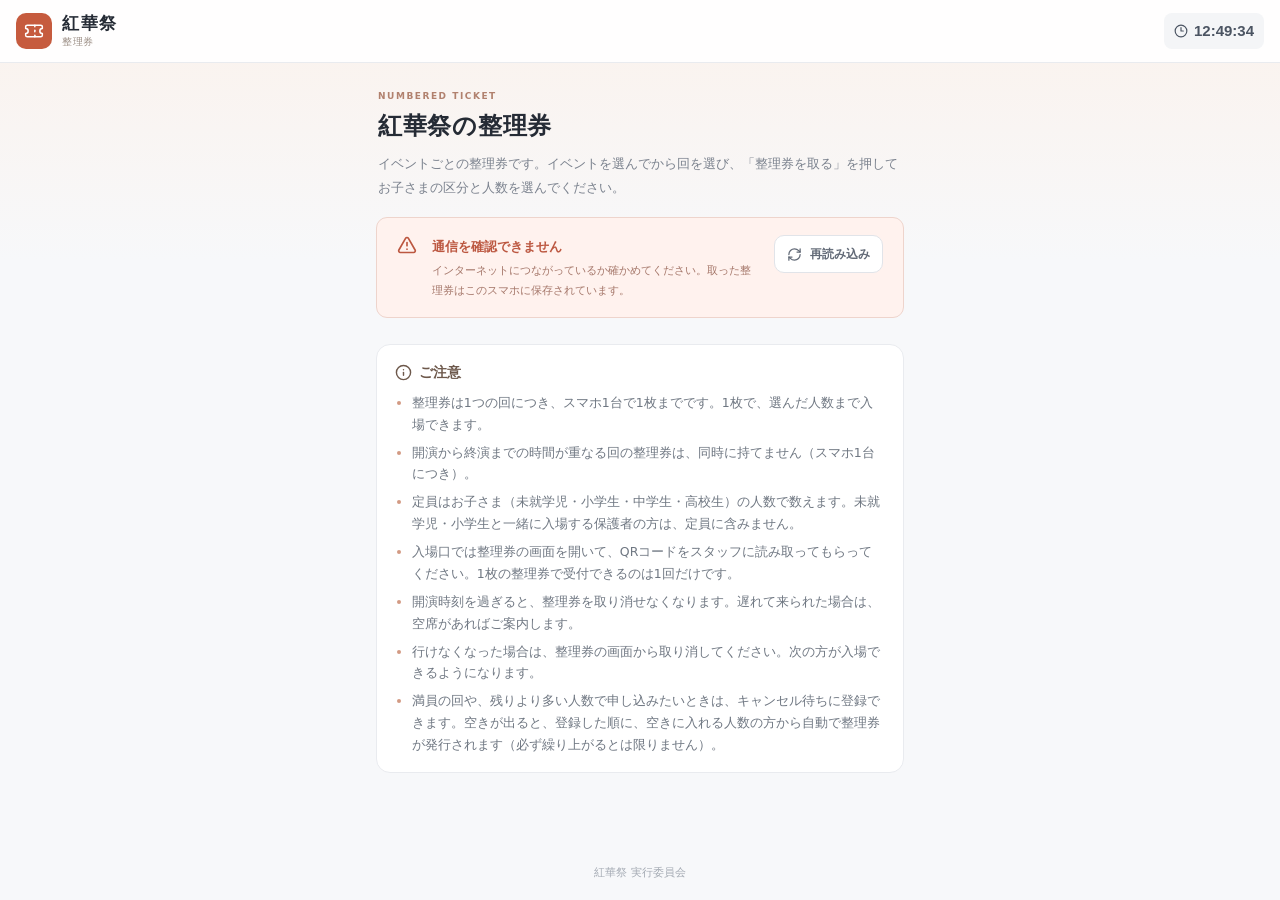
==== online/index.html @ 4be66156 "更新 2026-10-29 16:33" ====
<!doctype html>
<html lang="ja"><head><meta charset="utf-8"><meta name="viewport" content="width=device-width,initial-scale=1,viewport-fit=cover"><meta name="theme-color" content="#c65b3e"><meta name="description" content="紅華祭 公演の整理券。"><title>紅華祭 整理券</title><link rel="icon" href="./favicon.svg">  <script type="module" crossorigin src="./assets/index-B2X8vnyF.js"></script>
  <link rel="stylesheet" crossorigin href="./assets/index-SqmcdpM0.css">
</head><body><div id="root"></div></body></html>
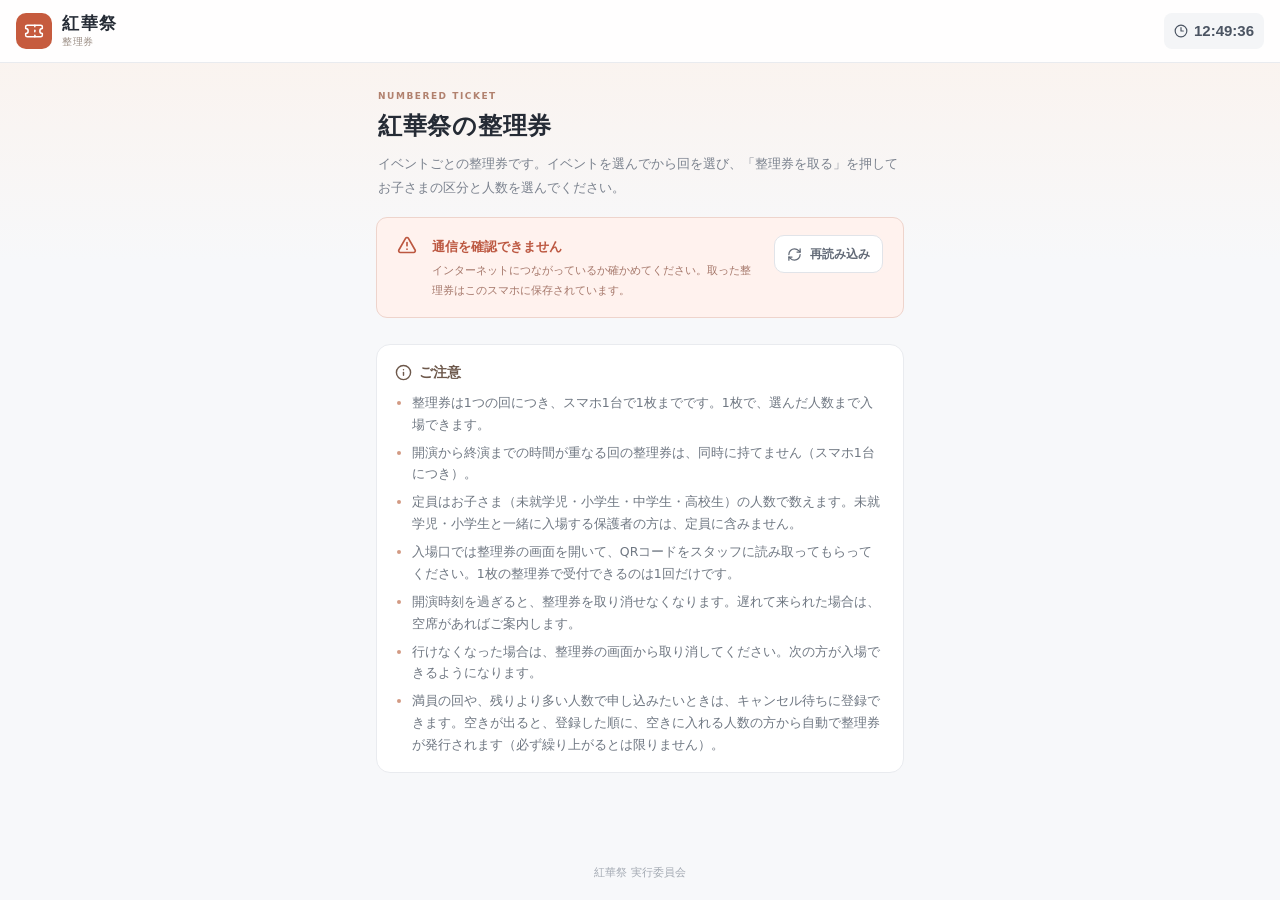
==== commit f49a4a68: "更新 2026-11-05 15:15" ====
--- a/online/index.html
+++ b/online/index.html
@@ -1,4 +1,4 @@
 <!doctype html>
-<html lang="ja"><head><meta charset="utf-8"><meta name="viewport" content="width=device-width,initial-scale=1,viewport-fit=cover"><meta name="theme-color" content="#c65b3e"><meta name="description" content="紅華祭 公演の整理券。"><title>紅華祭 整理券</title><link rel="icon" href="./favicon.svg">  <script type="module" crossorigin src="./assets/index-B2X8vnyF.js"></script>
+<html lang="ja"><head><meta charset="utf-8"><meta name="viewport" content="width=device-width,initial-scale=1,viewport-fit=cover"><meta name="theme-color" content="#c65b3e"><meta name="description" content="紅華祭 公演の整理券。"><title>紅華祭 整理券</title><link rel="icon" href="./favicon.svg">  <script type="module" crossorigin src="./assets/index-DXTGym1Z.js"></script>
   <link rel="stylesheet" crossorigin href="./assets/index-SqmcdpM0.css">
 </head><body><div id="root"></div></body></html>
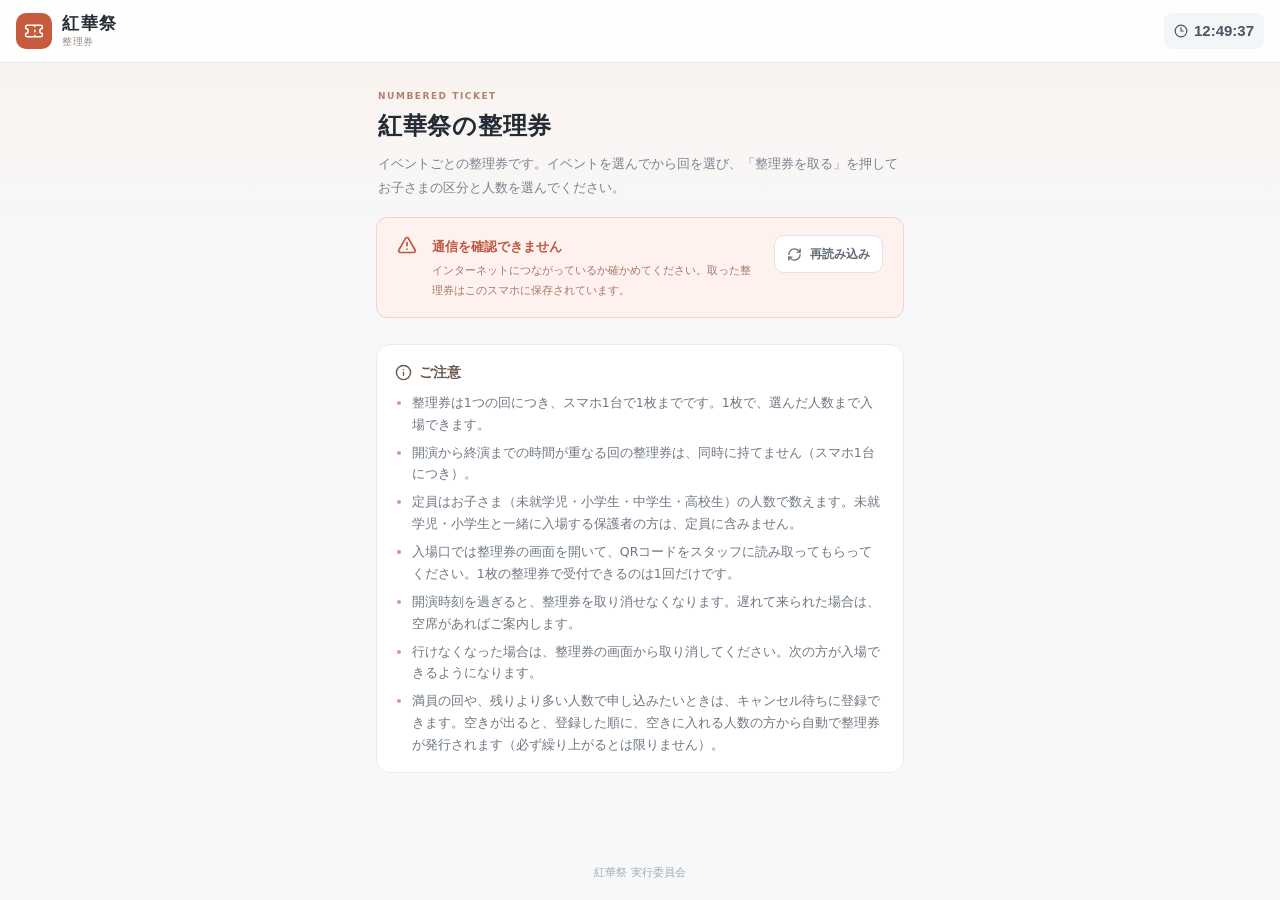
==== commit 9ba3d00f: "更新 2026-11-05 15:28" ====
--- a/online/index.html
+++ b/online/index.html
@@ -1,4 +1,4 @@
 <!doctype html>
-<html lang="ja"><head><meta charset="utf-8"><meta name="viewport" content="width=device-width,initial-scale=1,viewport-fit=cover"><meta name="theme-color" content="#c65b3e"><meta name="description" content="紅華祭 公演の整理券。"><title>紅華祭 整理券</title><link rel="icon" href="./favicon.svg">  <script type="module" crossorigin src="./assets/index-DXTGym1Z.js"></script>
+<html lang="ja"><head><meta charset="utf-8"><meta name="viewport" content="width=device-width,initial-scale=1,viewport-fit=cover"><meta name="theme-color" content="#c65b3e"><meta name="description" content="紅華祭 公演の整理券。"><title>紅華祭 整理券</title><link rel="icon" href="./favicon.svg">  <script type="module" crossorigin src="./assets/index-h0RMxbte.js"></script>
   <link rel="stylesheet" crossorigin href="./assets/index-SqmcdpM0.css">
 </head><body><div id="root"></div></body></html>
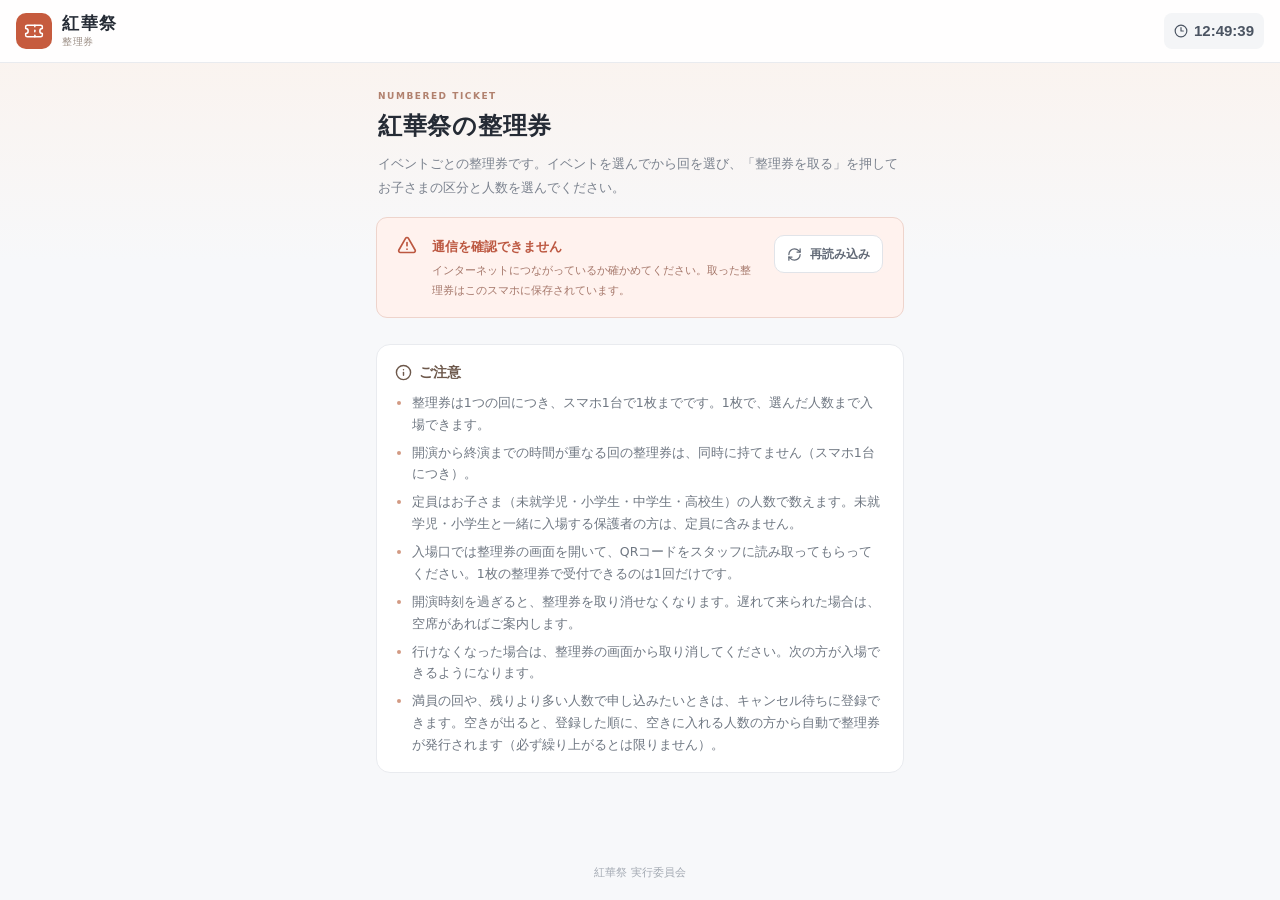
==== commit d2585aaf: "更新 2026-11-06 18:54" ====
--- a/online/index.html
+++ b/online/index.html
@@ -1,4 +1,4 @@
 <!doctype html>
-<html lang="ja"><head><meta charset="utf-8"><meta name="viewport" content="width=device-width,initial-scale=1,viewport-fit=cover"><meta name="theme-color" content="#c65b3e"><meta name="description" content="紅華祭 公演の整理券。"><title>紅華祭 整理券</title><link rel="icon" href="./favicon.svg">  <script type="module" crossorigin src="./assets/index-h0RMxbte.js"></script>
+<html lang="ja"><head><meta charset="utf-8"><meta name="viewport" content="width=device-width,initial-scale=1,viewport-fit=cover"><meta name="theme-color" content="#c65b3e"><meta name="description" content="紅華祭 公演の整理券。"><title>紅華祭 整理券</title><link rel="icon" href="./favicon.svg">  <script type="module" crossorigin src="./assets/index-3vzN5PiN.js"></script>
   <link rel="stylesheet" crossorigin href="./assets/index-SqmcdpM0.css">
 </head><body><div id="root"></div></body></html>
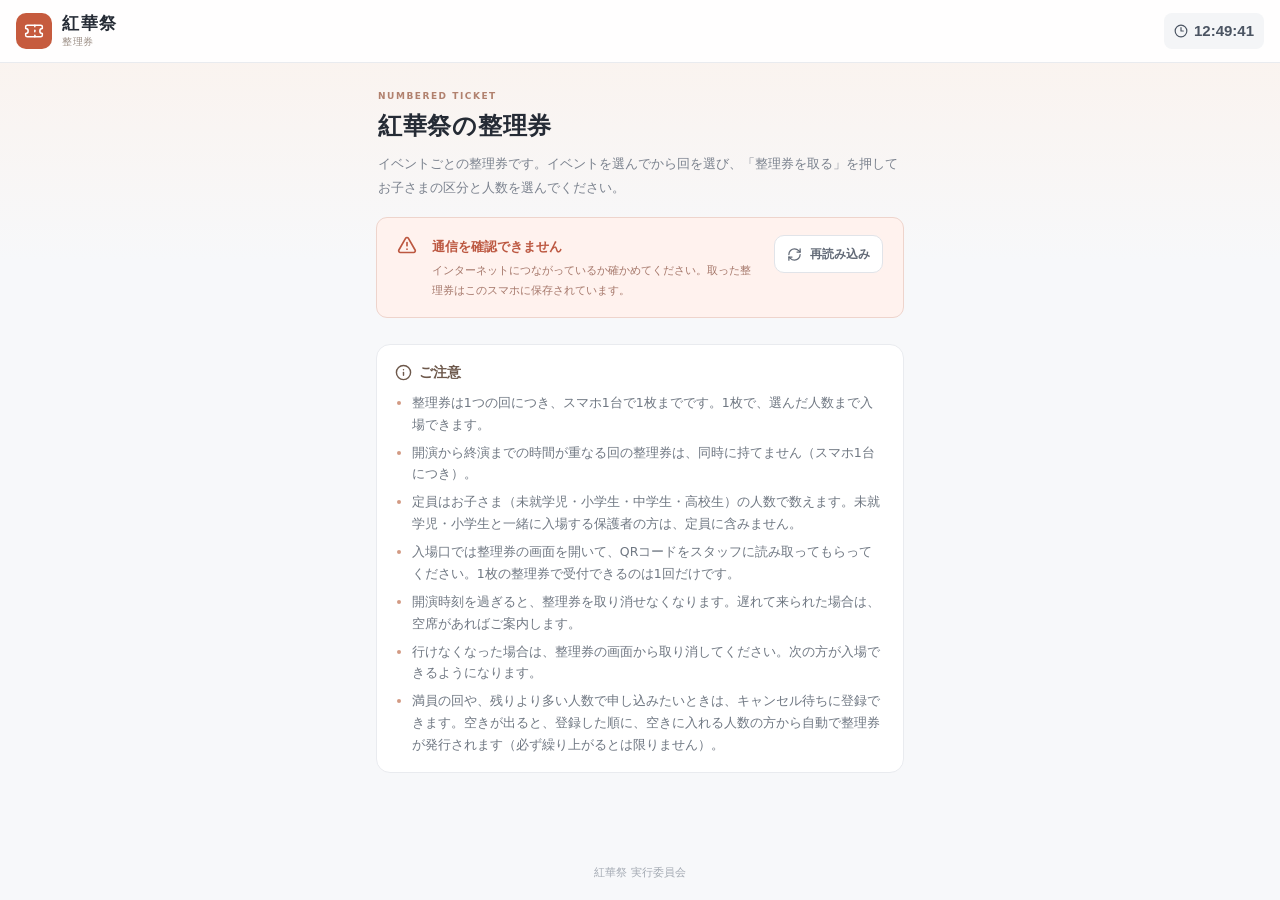
==== commit f8bd1bd2: "更新 2026-11-07 13:26" ====
--- a/online/index.html
+++ b/online/index.html
@@ -1,4 +1,4 @@
 <!doctype html>
-<html lang="ja"><head><meta charset="utf-8"><meta name="viewport" content="width=device-width,initial-scale=1,viewport-fit=cover"><meta name="theme-color" content="#c65b3e"><meta name="description" content="紅華祭 公演の整理券。"><title>紅華祭 整理券</title><link rel="icon" href="./favicon.svg">  <script type="module" crossorigin src="./assets/index-3vzN5PiN.js"></script>
+<html lang="ja"><head><meta charset="utf-8"><meta name="viewport" content="width=device-width,initial-scale=1,viewport-fit=cover"><meta name="theme-color" content="#c65b3e"><meta name="description" content="紅華祭 公演の整理券。"><title>紅華祭 整理券</title><link rel="icon" href="./favicon.svg">  <script type="module" crossorigin src="./assets/index-Qps2pxOl.js"></script>
   <link rel="stylesheet" crossorigin href="./assets/index-SqmcdpM0.css">
 </head><body><div id="root"></div></body></html>
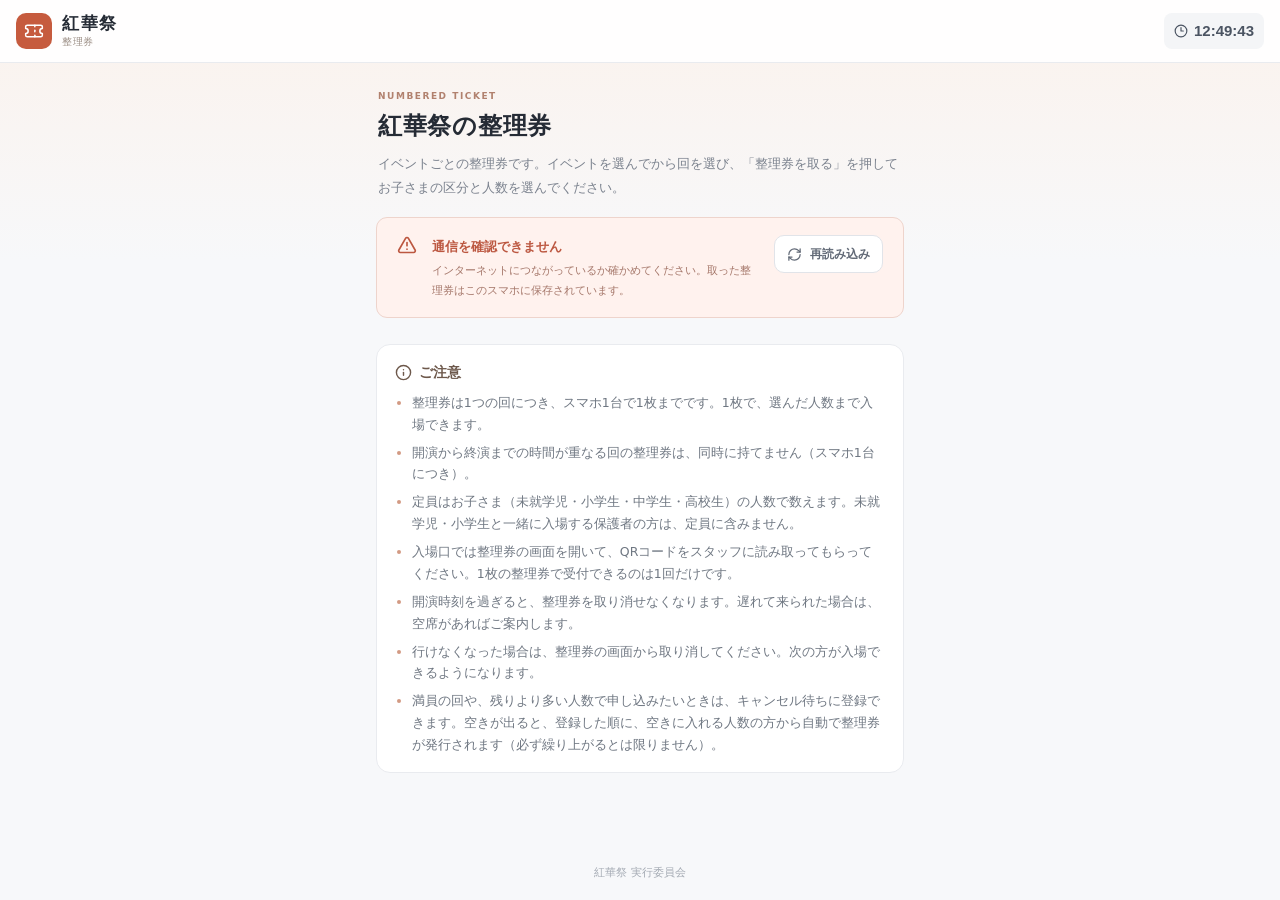
==== commit 424ef10c: "更新（接続先修正・秘密鍵を含まないビルド） Co-authored-by: Cursor <cursoragent@cursor.com>" ====
--- a/online/index.html
+++ b/online/index.html
@@ -1,4 +1,4 @@
 <!doctype html>
-<html lang="ja"><head><meta charset="utf-8"><meta name="viewport" content="width=device-width,initial-scale=1,viewport-fit=cover"><meta name="theme-color" content="#c65b3e"><meta name="description" content="紅華祭 公演の整理券。"><title>紅華祭 整理券</title><link rel="icon" href="./favicon.svg">  <script type="module" crossorigin src="./assets/index-Qps2pxOl.js"></script>
+<html lang="ja"><head><meta charset="utf-8"><meta name="viewport" content="width=device-width,initial-scale=1,viewport-fit=cover"><meta name="theme-color" content="#c65b3e"><meta name="description" content="紅華祭 公演の整理券。"><title>紅華祭 整理券</title><link rel="icon" href="./favicon.svg">  <script type="module" crossorigin src="./assets/index-cOpNKdWW.js"></script>
   <link rel="stylesheet" crossorigin href="./assets/index-SqmcdpM0.css">
 </head><body><div id="root"></div></body></html>
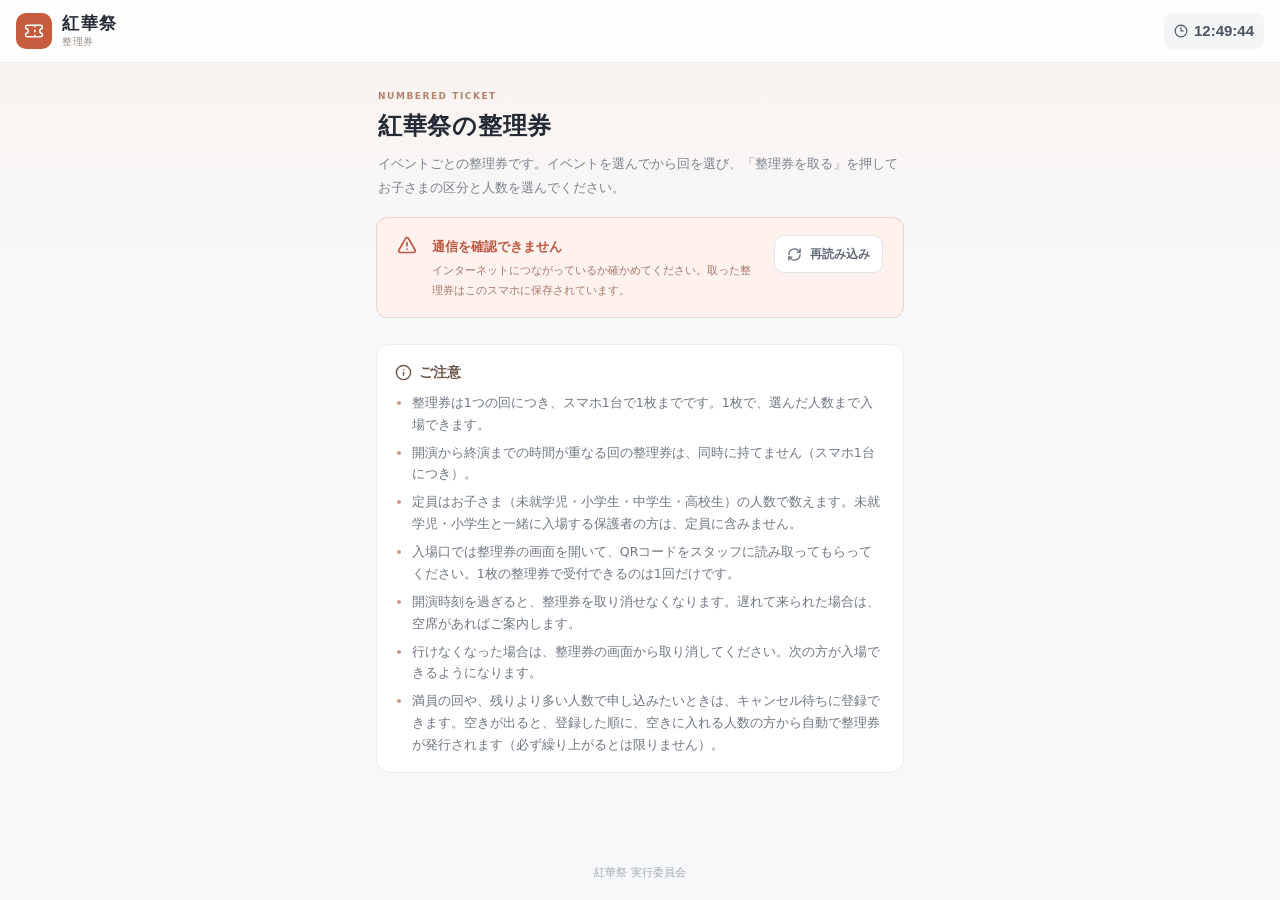
==== commit ea3697c6: "更新 2026-11-19 16:18" ====
--- a/online/index.html
+++ b/online/index.html
@@ -1,4 +1,4 @@
 <!doctype html>
-<html lang="ja"><head><meta charset="utf-8"><meta name="viewport" content="width=device-width,initial-scale=1,viewport-fit=cover"><meta name="theme-color" content="#c65b3e"><meta name="description" content="紅華祭 公演の整理券。"><title>紅華祭 整理券</title><link rel="icon" href="./favicon.svg">  <script type="module" crossorigin src="./assets/index-cOpNKdWW.js"></script>
+<html lang="ja"><head><meta charset="utf-8"><meta name="viewport" content="width=device-width,initial-scale=1,viewport-fit=cover"><meta name="theme-color" content="#c65b3e"><meta name="description" content="紅華祭 公演の整理券。"><title>紅華祭 整理券</title><link rel="icon" href="./favicon.svg">  <script type="module" crossorigin src="./assets/index-Qps2pxOl.js"></script>
   <link rel="stylesheet" crossorigin href="./assets/index-SqmcdpM0.css">
 </head><body><div id="root"></div></body></html>
